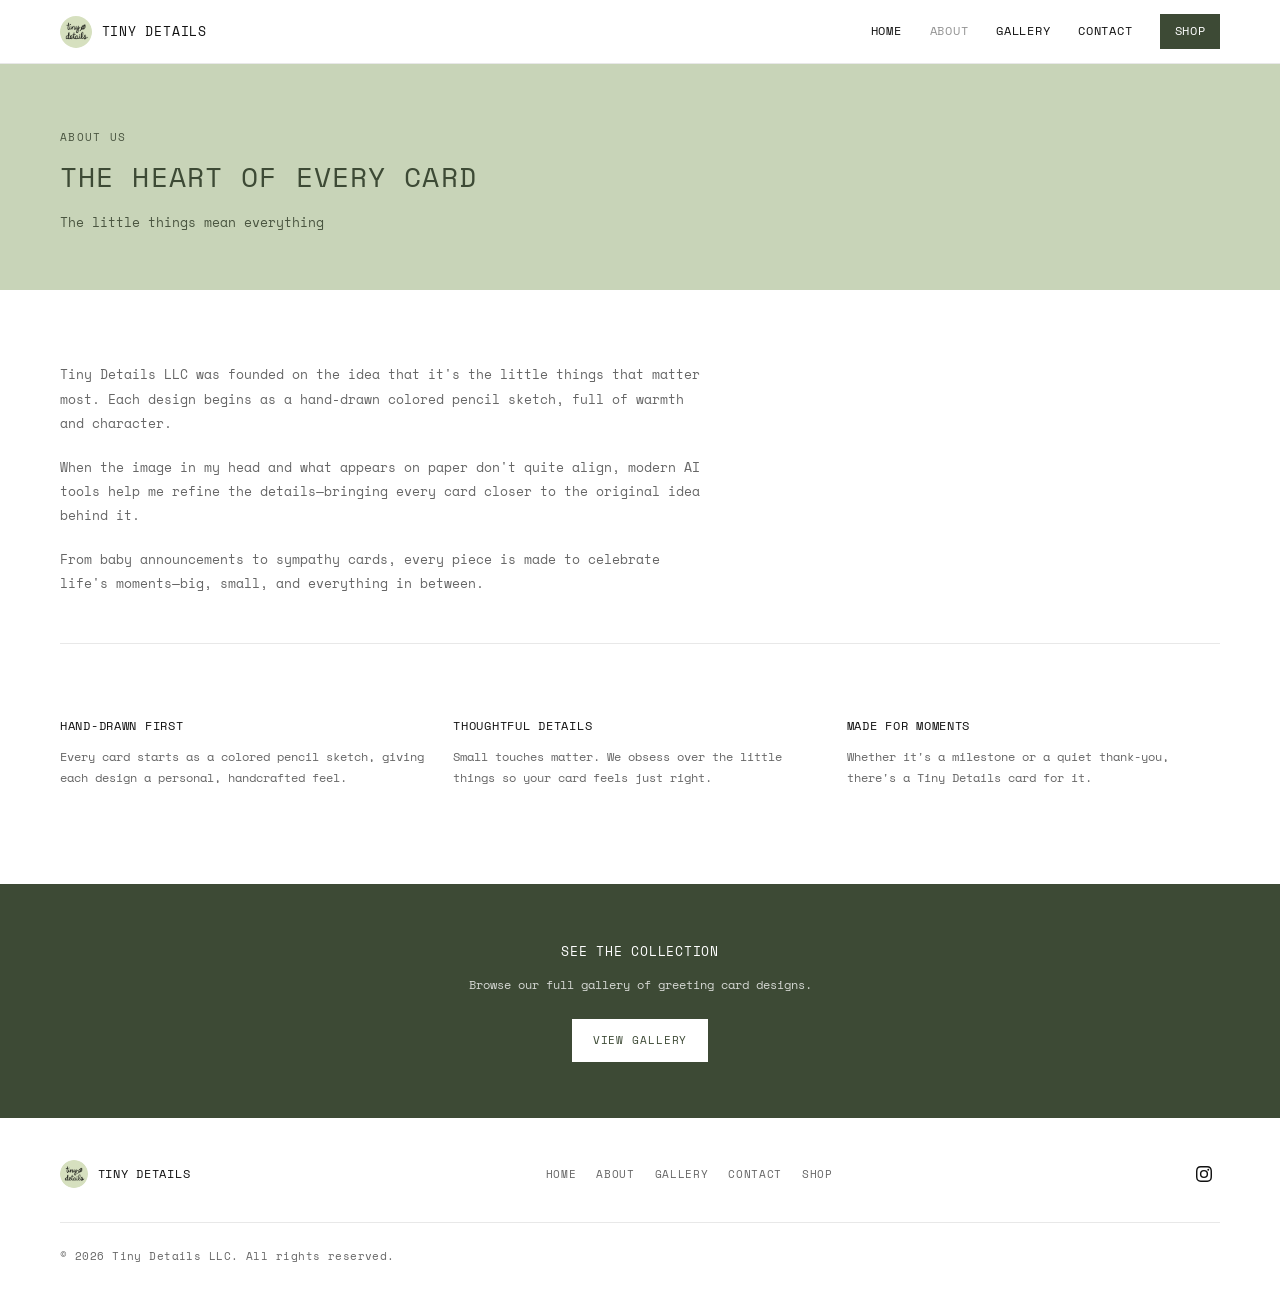
==== about.html @ 4500e49b "Initial Tiny Details website Co-authored-by: Cursor <cursoragent@cursor.com>" ====
<!DOCTYPE html>
<html lang="en">
<head>
  <meta charset="UTF-8">
  <meta name="viewport" content="width=device-width, initial-scale=1.0">
  <meta name="description" content="Learn about Tiny Details LLC — greeting cards crafted with warmth, character, and care.">
  <title>About — Tiny Details LLC</title>
  <link rel="icon" href="images/logo-square.png" type="image/png">
  <link rel="preconnect" href="https://fonts.googleapis.com">
  <link rel="preconnect" href="https://fonts.gstatic.com" crossorigin>
  <link href="https://fonts.googleapis.com/css2?family=Space+Mono:ital,wght@0,400;0,700;1,400&display=swap" rel="stylesheet">
  <link rel="stylesheet" href="css/styles.css">
</head>
<body>

  <header class="site-header">
    <div class="header-inner">
      <a href="index.html" class="logo-link">
        <img src="images/logo.png" alt="Tiny Details" class="logo-img">
        <span class="logo-text">Tiny Details</span>
      </a>
      <nav class="nav-desktop" aria-label="Main navigation">
        <a href="index.html">Home</a>
        <a href="about.html" class="active">About</a>
        <a href="gallery.html">Gallery</a>
        <a href="contact.html">Contact</a>
        <a href="https://www.etsy.com/shop/TinyDetailsLLC" class="nav-cta" target="_blank" rel="noopener noreferrer">Shop</a>
      </nav>
      <button class="menu-toggle" aria-label="Open menu" aria-expanded="false">
        <span></span><span></span><span></span>
      </button>
    </div>
    <nav class="nav-mobile" aria-label="Mobile navigation">
      <a href="index.html">Home</a>
      <a href="about.html">About</a>
      <a href="gallery.html">Gallery</a>
      <a href="contact.html">Contact</a>
      <a href="https://www.etsy.com/shop/TinyDetailsLLC" class="nav-cta" target="_blank" rel="noopener noreferrer">Shop</a>
    </nav>
  </header>

  <main>
    <section class="about-hero">
      <div class="container fade-in">
        <p class="section-label">About Us</p>
        <h1 class="section-title">The Heart of Every Card</h1>
        <p class="section-lead">The little things mean everything</p>
      </div>
    </section>

    <section class="section">
      <div class="container">
        <div class="about-content fade-in">
          <p>Tiny Details LLC was founded on the idea that it's the little things that matter most. Each design begins as a hand-drawn colored pencil sketch, full of warmth and character.</p>
          <p>When the image in my head and what appears on paper don't quite align, modern AI tools help me refine the details—bringing every card closer to the original idea behind it.</p>
          <p>From baby announcements to sympathy cards, every piece is made to celebrate life's moments—big, small, and everything in between.</p>
        </div>

        <div class="values-grid">
          <div class="value-item fade-in">
            <h3>Hand-Drawn First</h3>
            <p>Every card starts as a colored pencil sketch, giving each design a personal, handcrafted feel.</p>
          </div>
          <div class="value-item fade-in">
            <h3>Thoughtful Details</h3>
            <p>Small touches matter. We obsess over the little things so your card feels just right.</p>
          </div>
          <div class="value-item fade-in">
            <h3>Made for Moments</h3>
            <p>Whether it's a milestone or a quiet thank-you, there's a Tiny Details card for it.</p>
          </div>
        </div>
      </div>
    </section>

    <div class="cta-banner fade-in">
      <h2>See the collection</h2>
      <p>Browse our full gallery of greeting card designs.</p>
      <a href="gallery.html" class="btn btn-primary">View Gallery</a>
    </div>
  </main>

  <footer class="site-footer">
    <div class="container">
      <div class="footer-inner">
        <div class="footer-brand">
          <img src="images/logo.png" alt="">
          <span>Tiny Details</span>
        </div>
        <div class="footer-links">
          <a href="index.html">Home</a>
          <a href="about.html">About</a>
          <a href="gallery.html">Gallery</a>
          <a href="contact.html">Contact</a>
          <a href="https://www.etsy.com/shop/TinyDetailsLLC" target="_blank" rel="noopener noreferrer">Shop</a>
        </div>
        <div class="footer-social">
          <a href="https://www.instagram.com/tinydetailsllc/" target="_blank" rel="noopener noreferrer" aria-label="Instagram">
            <svg viewBox="0 0 24 24" xmlns="http://www.w3.org/2000/svg"><path d="M12 2.163c3.204 0 3.584.012 4.85.07 3.252.148 4.771 1.691 4.919 4.919.058 1.265.069 1.645.069 4.849 0 3.205-.012 3.584-.069 4.849-.149 3.225-1.664 4.771-4.919 4.919-1.266.058-1.644.07-4.85.07-3.204 0-3.584-.012-4.849-.07-3.26-.149-4.771-1.699-4.919-4.92-.058-1.265-.07-1.644-.07-4.849 0-3.204.013-3.583.07-4.849.149-3.227 1.664-4.771 4.919-4.919 1.266-.057 1.645-.069 4.849-.069zM12 0C8.741 0 8.333.014 7.053.072 2.695.272.273 2.69.073 7.052.014 8.333 0 8.741 0 12c0 3.259.014 3.668.072 4.948.2 4.358 2.618 6.78 6.98 6.98C8.333 23.986 8.741 24 12 24c3.259 0 3.668-.014 4.948-.072 4.354-.2 6.782-2.618 6.979-6.98.059-1.28.073-1.689.073-4.948 0-3.259-.014-3.667-.072-4.947-.196-4.354-2.617-6.78-6.979-6.98C15.668.014 15.259 0 12 0zm0 5.838a6.162 6.162 0 100 12.324 6.162 6.162 0 000-12.324zM12 16a4 4 0 110-8 4 4 0 010 8zm6.406-11.845a1.44 1.44 0 100 2.881 1.44 1.44 0 000-2.881z"/></svg>
          </a>
        </div>
      </div>
      <div class="footer-bottom">
        <p>&copy; 2026 Tiny Details LLC. All rights reserved.</p>
      </div>
    </div>
  </footer>

  <script src="js/main.js"></script>
</body>
</html>
---- css/styles.css ----
/* Tiny Details LLC — CW&T-inspired minimal palette */
:root {
  --sage: #c8d4b8;
  --sage-light: #eef2e8;
  --olive: #5c6b4f;
  --pewter: #4a5540;
  --forest: #3d4a35;
  --white: #ffffff;
  --black: #111111;
  --text: #111111;
  --text-muted: #666666;
  --border: #e8e8e8;
  --header-height: 64px;
  --font: "Space Mono", ui-monospace, monospace;
  --transition: 0.2s ease;
}

*,
*::before,
*::after {
  box-sizing: border-box;
  margin: 0;
  padding: 0;
}

html {
  scroll-behavior: smooth;
}

body {
  font-family: var(--font);
  font-size: 13px;
  line-height: 1.7;
  color: var(--text);
  background: var(--white);
  -webkit-font-smoothing: antialiased;
}

img {
  max-width: 100%;
  height: auto;
  display: block;
}

a {
  color: inherit;
  text-decoration: none;
  transition: opacity var(--transition);
}

a:hover {
  opacity: 0.55;
}

ul {
  list-style: none;
}

/* ── Header ── */
.site-header {
  position: sticky;
  top: 0;
  z-index: 100;
  height: var(--header-height);
  background: rgba(255, 255, 255, 0.95);
  backdrop-filter: blur(8px);
  -webkit-backdrop-filter: blur(8px);
  border-bottom: 1px solid var(--border);
}

.header-inner {
  max-width: 1200px;
  margin: 0 auto;
  padding: 0 1.25rem;
  height: 100%;
  display: flex;
  align-items: center;
  justify-content: space-between;
  gap: 1rem;
}

.logo-link {
  display: flex;
  align-items: center;
  gap: 0.6rem;
  color: var(--black);
}

.logo-link:hover {
  opacity: 1;
}

.logo-img {
  width: 32px;
  height: 32px;
  border-radius: 50%;
  object-fit: cover;
}

.logo-text {
  font-size: 13px;
  font-weight: 400;
  letter-spacing: 0.06em;
  text-transform: uppercase;
}

.nav-desktop {
  display: flex;
  align-items: center;
  gap: 1.75rem;
}

.nav-desktop a {
  font-size: 12px;
  letter-spacing: 0.06em;
  text-transform: uppercase;
  color: var(--text);
}

.nav-desktop a:hover,
.nav-desktop a.active {
  opacity: 0.45;
}

.nav-cta {
  opacity: 1 !important;
  padding: 0.45rem 0.9rem;
  background: var(--forest);
  color: var(--white) !important;
}

.nav-cta:hover {
  opacity: 0.8 !important;
  background: var(--pewter);
}

.menu-toggle {
  display: none;
  flex-direction: column;
  justify-content: center;
  gap: 5px;
  width: 36px;
  height: 36px;
  background: none;
  border: none;
  cursor: pointer;
  padding: 4px;
}

.menu-toggle span {
  display: block;
  width: 20px;
  height: 1.5px;
  background: var(--black);
  transition: transform var(--transition), opacity var(--transition);
}

.menu-toggle[aria-expanded="true"] span:nth-child(1) {
  transform: translateY(6.5px) rotate(45deg);
}

.menu-toggle[aria-expanded="true"] span:nth-child(2) {
  opacity: 0;
}

.menu-toggle[aria-expanded="true"] span:nth-child(3) {
  transform: translateY(-6.5px) rotate(-45deg);
}

.nav-mobile {
  display: none;
  position: fixed;
  top: var(--header-height);
  left: 0;
  right: 0;
  background: var(--white);
  border-bottom: 1px solid var(--border);
  padding: 0.75rem 1.25rem 1.25rem;
  flex-direction: column;
}

.nav-mobile.open {
  display: flex;
}

.nav-mobile a {
  display: block;
  padding: 0.85rem 0;
  font-size: 12px;
  letter-spacing: 0.06em;
  text-transform: uppercase;
  color: var(--text);
  border-bottom: 1px solid var(--border);
}

.nav-mobile a:last-child {
  border-bottom: none;
}

.nav-mobile .nav-cta {
  text-align: center;
  margin-top: 0.75rem;
  border-bottom: none;
}

@media (max-width: 768px) {
  .nav-desktop {
    display: none;
  }

  .menu-toggle {
    display: flex;
  }
}

/* ── Layout ── */
.container {
  max-width: 1200px;
  margin: 0 auto;
  padding: 0 1.25rem;
}

.section {
  padding: 4.5rem 0;
}

.section-sm {
  padding: 3rem 0;
}

.section-label {
  font-size: 11px;
  letter-spacing: 0.12em;
  text-transform: uppercase;
  color: var(--olive);
  margin-bottom: 0.75rem;
}

.section-title {
  font-size: clamp(1.25rem, 3vw, 1.75rem);
  font-weight: 400;
  letter-spacing: 0.04em;
  text-transform: uppercase;
  color: var(--black);
  line-height: 1.3;
  margin-bottom: 1rem;
}

.section-lead {
  font-size: 13px;
  color: var(--text-muted);
  max-width: 520px;
  line-height: 1.8;
}

.text-center {
  text-align: center;
}

.text-center .section-lead {
  margin-left: auto;
  margin-right: auto;
}

/* ── Buttons ── */
.btn {
  display: inline-flex;
  align-items: center;
  justify-content: center;
  padding: 0.7rem 1.25rem;
  font-family: var(--font);
  font-size: 11px;
  letter-spacing: 0.08em;
  text-transform: uppercase;
  border: 1px solid var(--black);
  cursor: pointer;
  transition: background var(--transition), color var(--transition), opacity var(--transition);
}

.btn:hover {
  opacity: 1;
}

.btn-primary {
  background: var(--forest);
  color: var(--white);
  border-color: var(--forest);
}

.btn-primary:hover {
  background: var(--pewter);
  border-color: var(--pewter);
}

.btn-outline {
  background: transparent;
  color: var(--black);
}

.btn-outline:hover {
  background: var(--black);
  color: var(--white);
}

.btn-group {
  display: flex;
  flex-wrap: wrap;
  gap: 0.75rem;
  margin-top: 1.75rem;
}

.btn-group.center {
  justify-content: center;
}

/* ── Hero ── */
.hero {
  border-bottom: 1px solid var(--border);
}

.hero-banner {
  width: 100%;
  height: clamp(200px, 28vw, 360px);
  overflow: hidden;
  background: var(--sage-light);
}

.hero-banner-img {
  width: 100%;
  height: 100%;
  object-fit: cover;
  object-position: center center;
}

.hero-body {
  padding: 3rem 0 4rem;
}

.hero-inner {
  max-width: 560px;
}

.hero-eyebrow {
  font-size: 11px;
  letter-spacing: 0.12em;
  text-transform: uppercase;
  color: var(--olive);
  margin-bottom: 1rem;
}

.hero h1 {
  font-size: clamp(1.5rem, 4vw, 2.25rem);
  font-weight: 400;
  letter-spacing: 0.06em;
  text-transform: uppercase;
  line-height: 1.2;
  color: var(--black);
  margin-bottom: 0.75rem;
}

.hero-tagline {
  font-size: 13px;
  color: var(--text-muted);
  margin-bottom: 1.25rem;
  line-height: 1.8;
}

.hero-desc {
  font-size: 13px;
  color: var(--text-muted);
  line-height: 1.8;
}

@media (max-width: 768px) {
  .hero-body {
    padding: 2rem 0 3rem;
  }

  .btn-group {
    justify-content: flex-start;
  }
}

/* ── Process (sketch → final) ── */
.section-intro {
  padding-bottom: 2.5rem;
}

.process-banner {
  width: 100%;
  background: var(--sage);
  padding: 3rem 0;
}

.process-grid {
  display: grid;
  grid-template-columns: repeat(2, 1fr);
  gap: 2rem;
  align-items: center;
}

.process-item {
  margin: 0;
  text-align: center;
}

.process-visual {
  display: flex;
  align-items: center;
  justify-content: center;
  background: var(--sage);
}

.process-item img {
  display: block;
  width: auto;
  max-width: 100%;
  height: auto;
  max-height: 420px;
  object-fit: contain;
  background: transparent;
}

.process-item figcaption {
  margin-top: 0.75rem;
  font-size: 11px;
  letter-spacing: 0.06em;
  text-transform: uppercase;
  color: var(--pewter);
  text-align: center;
}

@media (max-width: 640px) {
  .process-banner {
    padding: 2.5rem 0;
  }

  .process-grid {
    grid-template-columns: 1fr;
    max-width: 420px;
    margin: 0 auto;
  }
}

/* ── Product grid (CW&T style) ── */
.card-grid {
  display: grid;
  grid-template-columns: repeat(3, 1fr);
  gap: 2rem 1.25rem;
}

@media (max-width: 900px) {
  .card-grid {
    grid-template-columns: repeat(2, 1fr);
  }
}

@media (max-width: 540px) {
  .card-grid {
    grid-template-columns: 1fr;
  }
}

.design-card {
  display: block;
}

.design-card:hover {
  opacity: 0.75;
}

.design-card-image {
  aspect-ratio: 4 / 5;
  overflow: hidden;
  background: var(--sage-light);
  margin-bottom: 0.85rem;
}

.design-card-image img {
  width: 100%;
  height: 100%;
  object-fit: cover;
}

.design-card-body h3 {
  font-size: 12px;
  font-weight: 400;
  letter-spacing: 0.04em;
  text-transform: uppercase;
  color: var(--black);
  margin-bottom: 0.2rem;
}

.design-card-body p {
  font-size: 11px;
  color: var(--text-muted);
  letter-spacing: 0.02em;
}

/* ── About ── */
.about-hero {
  padding: 4rem 0 3.5rem;
  background: var(--sage);
  border-bottom: none;
}

.about-hero .section-label {
  color: var(--pewter);
}

.about-hero .section-title {
  color: var(--forest);
}

.about-hero .section-lead {
  color: var(--pewter);
}

.about-content {
  max-width: 640px;
}

.about-content p {
  font-size: 13px;
  color: var(--text-muted);
  margin-bottom: 1.25rem;
  line-height: 1.85;
}

.about-content p:last-child {
  margin-bottom: 0;
}

.values-grid {
  display: grid;
  grid-template-columns: repeat(3, 1fr);
  gap: 1.25rem;
  margin-top: 3rem;
  padding-top: 3rem;
  border-top: 1px solid var(--border);
}

.value-item {
  padding: 1.5rem 0;
}

.value-item h3 {
  font-size: 12px;
  font-weight: 400;
  letter-spacing: 0.06em;
  text-transform: uppercase;
  margin-bottom: 0.6rem;
  color: var(--black);
}

.value-item p {
  font-size: 12px;
  color: var(--text-muted);
  line-height: 1.75;
}

@media (max-width: 768px) {
  .values-grid {
    grid-template-columns: 1fr;
    gap: 0;
  }

  .value-item {
    border-bottom: 1px solid var(--border);
  }

  .value-item:last-child {
    border-bottom: none;
  }
}

/* ── Gallery ── */
.gallery-intro {
  padding: 3.5rem 0 2rem;
  border-bottom: 1px solid var(--border);
}

.gallery-filters {
  display: flex;
  flex-wrap: wrap;
  gap: 0.5rem;
  margin-bottom: 2rem;
  padding-top: 2.5rem;
}

.filter-btn {
  padding: 0.45rem 0.85rem;
  font-family: var(--font);
  font-size: 11px;
  letter-spacing: 0.06em;
  text-transform: uppercase;
  background: var(--white);
  color: var(--text-muted);
  border: 1px solid var(--border);
  cursor: pointer;
  transition: all var(--transition);
}

.filter-btn:hover,
.filter-btn.active {
  background: var(--forest);
  color: var(--white);
  border-color: var(--forest);
}

.gallery-grid {
  display: grid;
  grid-template-columns: repeat(3, 1fr);
  gap: 2rem 1.25rem;
  padding-bottom: 4rem;
}

@media (max-width: 900px) {
  .gallery-grid {
    grid-template-columns: repeat(2, 1fr);
  }
}

@media (max-width: 540px) {
  .gallery-grid {
    grid-template-columns: 1fr;
  }
}

.gallery-item.hidden {
  display: none;
}

.gallery-item-image {
  aspect-ratio: 4 / 5;
  overflow: hidden;
  background: var(--sage-light);
  margin-bottom: 0.85rem;
  cursor: pointer;
}

.gallery-item-image img {
  width: 100%;
  height: 100%;
  object-fit: cover;
  transition: transform 0.35s ease;
}

.gallery-item:hover .gallery-item-image img {
  transform: scale(1.02);
}

.gallery-item-info h3 {
  font-size: 12px;
  font-weight: 400;
  letter-spacing: 0.04em;
  text-transform: uppercase;
  color: var(--black);
  margin-bottom: 0.2rem;
}

.gallery-item-info p {
  font-size: 11px;
  color: var(--text-muted);
}

.gallery-item-tag {
  display: inline-block;
  margin-top: 0.4rem;
  font-size: 10px;
  letter-spacing: 0.08em;
  text-transform: uppercase;
  color: var(--olive);
}

/* ── Lightbox ── */
.lightbox {
  position: fixed;
  inset: 0;
  z-index: 200;
  background: rgba(17, 17, 17, 0.92);
  display: flex;
  align-items: center;
  justify-content: center;
  padding: 2rem;
  opacity: 0;
  visibility: hidden;
  transition: opacity var(--transition), visibility var(--transition);
}

.lightbox.open {
  opacity: 1;
  visibility: visible;
}

.lightbox-content {
  max-width: 90vw;
  max-height: 90vh;
  position: relative;
}

.lightbox-content img {
  max-height: 85vh;
  width: auto;
  margin: 0 auto;
}

.lightbox-caption {
  text-align: center;
  color: var(--white);
  margin-top: 1rem;
  font-size: 12px;
  letter-spacing: 0.06em;
  text-transform: uppercase;
}

.lightbox-close {
  position: absolute;
  top: -2rem;
  right: 0;
  background: none;
  border: none;
  color: var(--white);
  font-size: 1.5rem;
  cursor: pointer;
  line-height: 1;
  opacity: 0.7;
}

.lightbox-close:hover {
  opacity: 1;
}

/* ── Contact ── */
.contact-page {
  background: var(--sage);
  padding: 4rem 0 4.5rem;
}

.contact-intro {
  max-width: 560px;
  margin-bottom: 2.5rem;
}

.contact-intro .section-label {
  color: var(--pewter);
}

.contact-intro .section-title {
  color: var(--forest);
}

.contact-intro .section-lead {
  color: var(--pewter);
}

.contact-grid {
  display: grid;
  grid-template-columns: repeat(3, 1fr);
  gap: 1rem;
  align-items: stretch;
}

.contact-card {
  display: flex;
  flex-direction: column;
  padding: 2rem 1.75rem;
  background: var(--white);
  border: 1px solid rgba(61, 74, 53, 0.1);
}

.contact-card h3 {
  font-size: 12px;
  font-weight: 400;
  letter-spacing: 0.06em;
  text-transform: uppercase;
  margin-bottom: 0.75rem;
  color: var(--forest);
}

.contact-card p {
  font-size: 12px;
  color: var(--pewter);
  margin-bottom: 1.25rem;
  line-height: 1.75;
  flex: 1;
}

.contact-card a.contact-link {
  font-size: 12px;
  letter-spacing: 0.02em;
  word-break: break-word;
  text-decoration: underline;
  text-underline-offset: 3px;
  color: var(--forest);
  margin-top: auto;
}

.contact-card a.contact-link:hover {
  opacity: 0.6;
}

.contact-band {
  background: var(--forest);
  color: var(--white);
  text-align: center;
  padding: 2.25rem 1.5rem;
}

.contact-band p {
  font-size: 12px;
  letter-spacing: 0.08em;
  text-transform: uppercase;
  color: rgba(255, 255, 255, 0.9);
}

@media (max-width: 768px) {
  .contact-page {
    padding: 3rem 0 3.5rem;
  }

  .contact-grid {
    grid-template-columns: 1fr;
  }

  .contact-card {
    padding: 1.75rem 1.5rem;
  }
}

/* ── CTA banner ── */
.cta-banner {
  background: var(--forest);
  color: var(--white);
  padding: 3.5rem 1.5rem;
  text-align: center;
  border-top: none;
  border-bottom: none;
}

.cta-banner h2 {
  font-size: 13px;
  font-weight: 400;
  letter-spacing: 0.06em;
  text-transform: uppercase;
  margin-bottom: 0.75rem;
  color: var(--white);
}

.cta-banner p {
  color: rgba(255, 255, 255, 0.78);
  margin-bottom: 1.5rem;
  max-width: 440px;
  margin-left: auto;
  margin-right: auto;
  font-size: 12px;
  line-height: 1.75;
}

.cta-banner .btn-primary {
  background: var(--white);
  color: var(--forest);
  border-color: var(--white);
}

.cta-banner .btn-primary:hover {
  background: var(--sage);
  color: var(--forest);
  border-color: var(--sage);
  opacity: 1;
}

/* ── Footer ── */
.site-footer {
  padding: 2.5rem 0 2rem;
}

.footer-inner {
  display: flex;
  flex-wrap: wrap;
  justify-content: space-between;
  align-items: center;
  gap: 1.5rem;
}

.footer-brand {
  display: flex;
  align-items: center;
  gap: 0.6rem;
}

.footer-brand img {
  width: 28px;
  height: 28px;
  border-radius: 50%;
}

.footer-brand span {
  font-size: 12px;
  letter-spacing: 0.06em;
  text-transform: uppercase;
}

.footer-links {
  display: flex;
  flex-wrap: wrap;
  gap: 1.25rem;
}

.footer-links a {
  font-size: 11px;
  letter-spacing: 0.06em;
  text-transform: uppercase;
  color: var(--text-muted);
}

.footer-social a {
  display: flex;
  align-items: center;
  justify-content: center;
  width: 32px;
  height: 32px;
}

.footer-social svg {
  width: 16px;
  height: 16px;
  fill: var(--black);
}

.footer-bottom {
  margin-top: 2rem;
  padding-top: 1.5rem;
  border-top: 1px solid var(--border);
  font-size: 11px;
  color: var(--text-muted);
  letter-spacing: 0.04em;
}

@media (max-width: 640px) {
  .footer-inner {
    flex-direction: column;
    align-items: flex-start;
  }
}

/* ── Story strip ── */
.story-strip {
  border-top: 1px solid var(--border);
  border-bottom: none;
  background: var(--sage);
}

.story-strip .section-label {
  color: var(--pewter);
}

.story-strip .section-title {
  color: var(--forest);
}

.story-strip .section-lead {
  color: var(--pewter);
}

/* ── Animations ── */
.fade-in {
  opacity: 0;
  transform: translateY(12px);
  transition: opacity 0.5s ease, transform 0.5s ease;
}

.fade-in.visible {
  opacity: 1;
  transform: translateY(0);
}
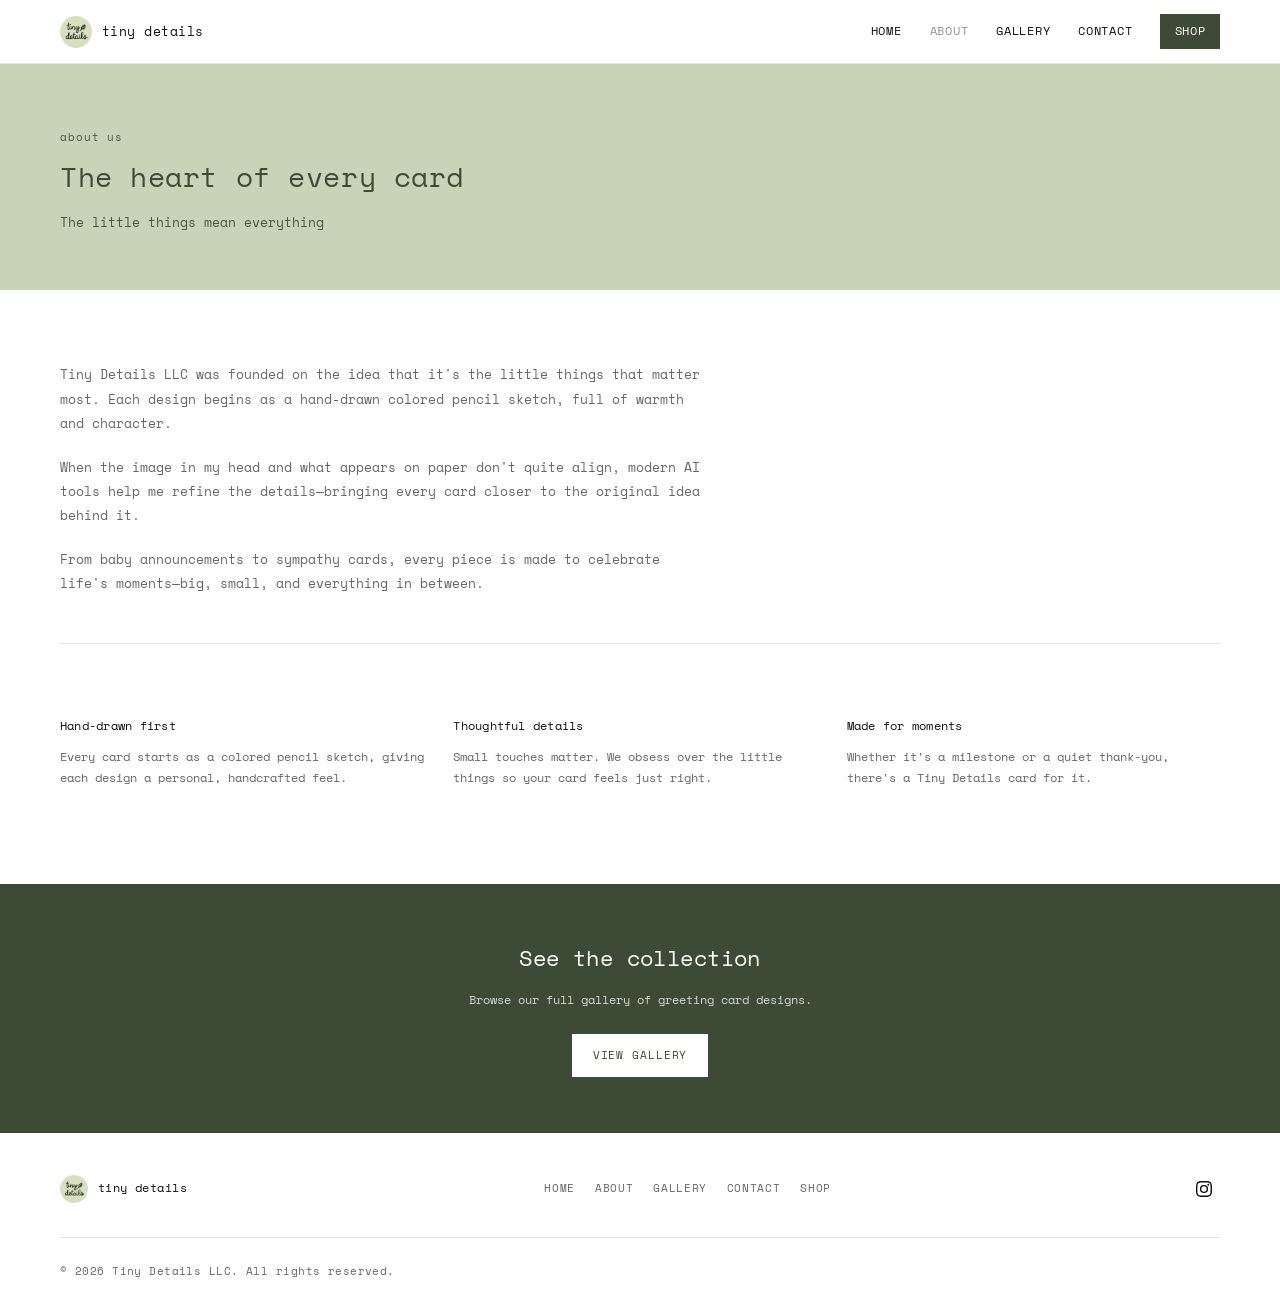
==== commit 7cd0b019: "Update typography hierarchy, gallery lightbox, and new card photos. Lowercase brand and labels, sent" ====
--- a/about.html
+++ b/about.html
@@ -9,7 +9,7 @@
   <link rel="preconnect" href="https://fonts.googleapis.com">
   <link rel="preconnect" href="https://fonts.gstatic.com" crossorigin>
   <link href="https://fonts.googleapis.com/css2?family=Space+Mono:ital,wght@0,400;0,700;1,400&display=swap" rel="stylesheet">
-  <link rel="stylesheet" href="css/styles.css">
+  <link rel="stylesheet" href="css/styles.css?v=4">
 </head>
 <body>
 
@@ -17,7 +17,7 @@
     <div class="header-inner">
       <a href="index.html" class="logo-link">
         <img src="images/logo.png" alt="Tiny Details" class="logo-img">
-        <span class="logo-text">Tiny Details</span>
+        <span class="logo-text">tiny details</span>
       </a>
       <nav class="nav-desktop" aria-label="Main navigation">
         <a href="index.html">Home</a>
@@ -42,8 +42,8 @@
   <main>
     <section class="about-hero">
       <div class="container fade-in">
-        <p class="section-label">About Us</p>
-        <h1 class="section-title">The Heart of Every Card</h1>
+        <p class="section-label">about us</p>
+        <h1 class="section-title">The heart of every card</h1>
         <p class="section-lead">The little things mean everything</p>
       </div>
     </section>
@@ -58,15 +58,15 @@
 
         <div class="values-grid">
           <div class="value-item fade-in">
-            <h3>Hand-Drawn First</h3>
+            <h3>Hand-drawn first</h3>
             <p>Every card starts as a colored pencil sketch, giving each design a personal, handcrafted feel.</p>
           </div>
           <div class="value-item fade-in">
-            <h3>Thoughtful Details</h3>
+            <h3>Thoughtful details</h3>
             <p>Small touches matter. We obsess over the little things so your card feels just right.</p>
           </div>
           <div class="value-item fade-in">
-            <h3>Made for Moments</h3>
+            <h3>Made for moments</h3>
             <p>Whether it's a milestone or a quiet thank-you, there's a Tiny Details card for it.</p>
           </div>
         </div>
@@ -85,7 +85,7 @@
       <div class="footer-inner">
         <div class="footer-brand">
           <img src="images/logo.png" alt="">
-          <span>Tiny Details</span>
+          <span>tiny details</span>
         </div>
         <div class="footer-links">
           <a href="index.html">Home</a>
--- a/css/styles.css
+++ b/css/styles.css
@@ -100,8 +100,7 @@
 .logo-text {
   font-size: 13px;
   font-weight: 400;
-  letter-spacing: 0.06em;
-  text-transform: uppercase;
+  letter-spacing: 0.04em;
 }
 
 .nav-desktop {
@@ -230,8 +229,7 @@
 
 .section-label {
   font-size: 11px;
-  letter-spacing: 0.12em;
-  text-transform: uppercase;
+  letter-spacing: 0.08em;
   color: var(--olive);
   margin-bottom: 0.75rem;
 }
@@ -239,8 +237,7 @@
 .section-title {
   font-size: clamp(1.25rem, 3vw, 1.75rem);
   font-weight: 400;
-  letter-spacing: 0.04em;
-  text-transform: uppercase;
+  letter-spacing: 0.02em;
   color: var(--black);
   line-height: 1.3;
   margin-bottom: 1rem;
@@ -342,8 +339,7 @@
 
 .hero-eyebrow {
   font-size: 11px;
-  letter-spacing: 0.12em;
-  text-transform: uppercase;
+  letter-spacing: 0.08em;
   color: var(--olive);
   margin-bottom: 1rem;
 }
@@ -351,8 +347,7 @@
 .hero h1 {
   font-size: clamp(1.5rem, 4vw, 2.25rem);
   font-weight: 400;
-  letter-spacing: 0.06em;
-  text-transform: uppercase;
+  letter-spacing: 0.04em;
   line-height: 1.2;
   color: var(--black);
   margin-bottom: 0.75rem;
@@ -424,8 +419,7 @@
 .process-item figcaption {
   margin-top: 0.75rem;
   font-size: 11px;
-  letter-spacing: 0.06em;
-  text-transform: uppercase;
+  letter-spacing: 0.04em;
   color: var(--pewter);
   text-align: center;
 }
@@ -485,8 +479,7 @@
 .design-card-body h3 {
   font-size: 12px;
   font-weight: 400;
-  letter-spacing: 0.04em;
-  text-transform: uppercase;
+  letter-spacing: 0.02em;
   color: var(--black);
   margin-bottom: 0.2rem;
 }
@@ -547,8 +540,7 @@
 .value-item h3 {
   font-size: 12px;
   font-weight: 400;
-  letter-spacing: 0.06em;
-  text-transform: uppercase;
+  letter-spacing: 0.02em;
   margin-bottom: 0.6rem;
   color: var(--black);
 }
@@ -653,8 +645,7 @@
 .gallery-item-info h3 {
   font-size: 12px;
   font-weight: 400;
-  letter-spacing: 0.04em;
-  text-transform: uppercase;
+  letter-spacing: 0.02em;
   color: var(--black);
   margin-bottom: 0.2rem;
 }
@@ -700,9 +691,68 @@
 }
 
 .lightbox-content img {
-  max-height: 85vh;
+  display: block;
+  max-height: 75vh;
   width: auto;
   margin: 0 auto;
+}
+
+.lightbox-prev,
+.lightbox-next {
+  position: absolute;
+  top: 50%;
+  z-index: 2;
+  transform: translateY(-50%);
+  background: rgba(17, 17, 17, 0.72);
+  border: 1px solid rgba(255, 255, 255, 0.35);
+  color: var(--white);
+  width: 2.75rem;
+  height: 2.75rem;
+  font-size: 1.75rem;
+  line-height: 1;
+  cursor: pointer;
+  transition: background var(--transition);
+}
+
+.lightbox-prev:hover,
+.lightbox-next:hover {
+  background: rgba(17, 17, 17, 0.9);
+}
+
+.lightbox-prev {
+  left: 0.75rem;
+}
+
+.lightbox-next {
+  right: 0.75rem;
+}
+
+.lightbox-slide-nav {
+  display: flex;
+  justify-content: center;
+  gap: 0.5rem;
+  margin-top: 1rem;
+  flex-wrap: wrap;
+}
+
+.lightbox-slide-btn {
+  background: transparent;
+  border: 1px solid rgba(255, 255, 255, 0.35);
+  color: rgba(255, 255, 255, 0.75);
+  padding: 0.45rem 0.85rem;
+  font-family: var(--font);
+  font-size: 10px;
+  letter-spacing: 0.08em;
+  text-transform: uppercase;
+  cursor: pointer;
+  transition: background var(--transition), color var(--transition), border-color var(--transition);
+}
+
+.lightbox-slide-btn:hover,
+.lightbox-slide-btn.active {
+  background: rgba(255, 255, 255, 0.12);
+  border-color: rgba(255, 255, 255, 0.65);
+  color: var(--white);
 }
 
 .lightbox-caption {
@@ -711,6 +761,15 @@
   margin-top: 1rem;
   font-size: 12px;
   letter-spacing: 0.06em;
+  text-transform: uppercase;
+}
+
+.lightbox-counter {
+  text-align: center;
+  color: rgba(255, 255, 255, 0.55);
+  margin-top: 0.35rem;
+  font-size: 10px;
+  letter-spacing: 0.08em;
   text-transform: uppercase;
 }
 
@@ -731,6 +790,23 @@
   opacity: 1;
 }
 
+@media (max-width: 768px) {
+  .lightbox-prev,
+  .lightbox-next {
+    width: 2.25rem;
+    height: 2.25rem;
+    font-size: 1.35rem;
+  }
+
+  .lightbox-prev {
+    left: 0.35rem;
+  }
+
+  .lightbox-next {
+    right: 0.35rem;
+  }
+}
+
 /* ── Contact ── */
 .contact-page {
   background: var(--sage);
@@ -772,8 +848,7 @@
 .contact-card h3 {
   font-size: 12px;
   font-weight: 400;
-  letter-spacing: 0.06em;
-  text-transform: uppercase;
+  letter-spacing: 0.02em;
   margin-bottom: 0.75rem;
   color: var(--forest);
 }
@@ -809,8 +884,7 @@
 
 .contact-band p {
   font-size: 12px;
-  letter-spacing: 0.08em;
-  text-transform: uppercase;
+  letter-spacing: 0.04em;
   color: rgba(255, 255, 255, 0.9);
 }
 
@@ -839,10 +913,9 @@
 }
 
 .cta-banner h2 {
-  font-size: 13px;
+  font-size: clamp(1.1rem, 2.5vw, 1.35rem);
   font-weight: 400;
-  letter-spacing: 0.06em;
-  text-transform: uppercase;
+  letter-spacing: 0.02em;
   margin-bottom: 0.75rem;
   color: var(--white);
 }
@@ -897,8 +970,7 @@
 
 .footer-brand span {
   font-size: 12px;
-  letter-spacing: 0.06em;
-  text-transform: uppercase;
+  letter-spacing: 0.04em;
 }
 
 .footer-links {
